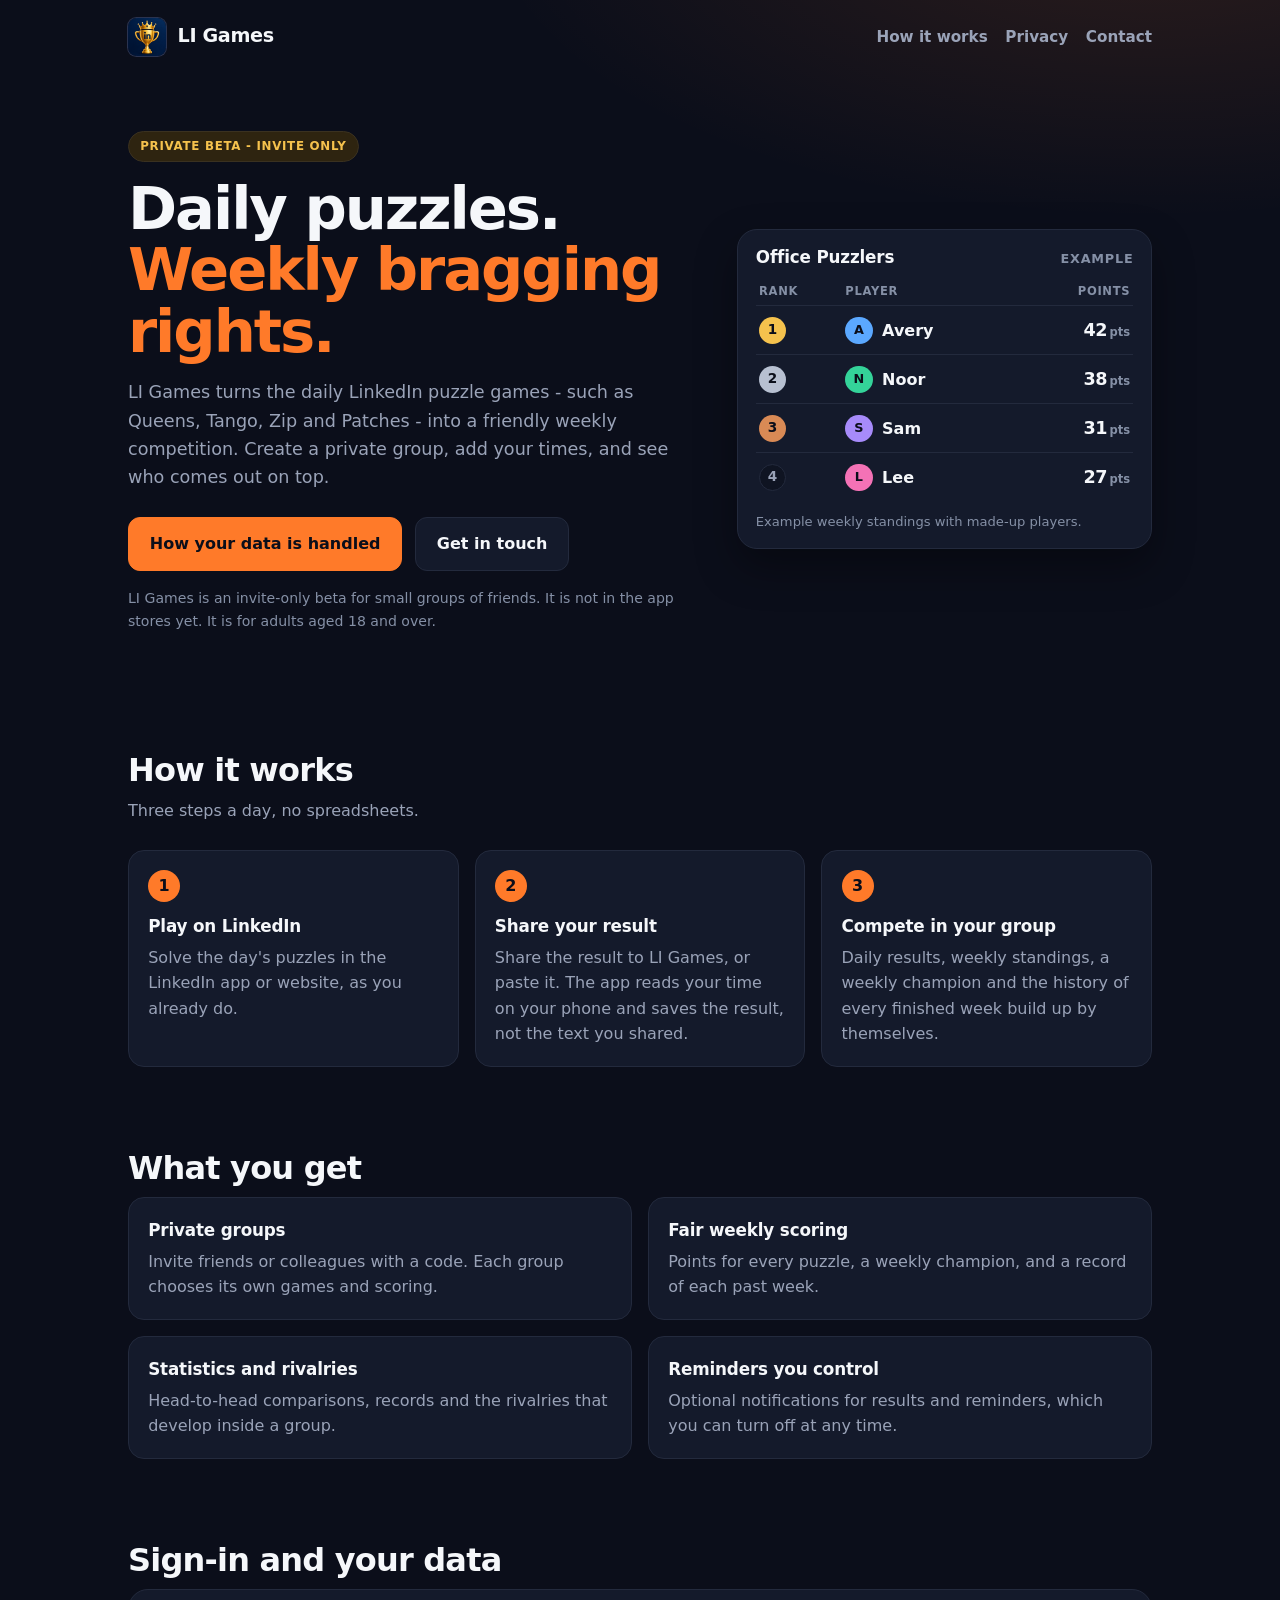
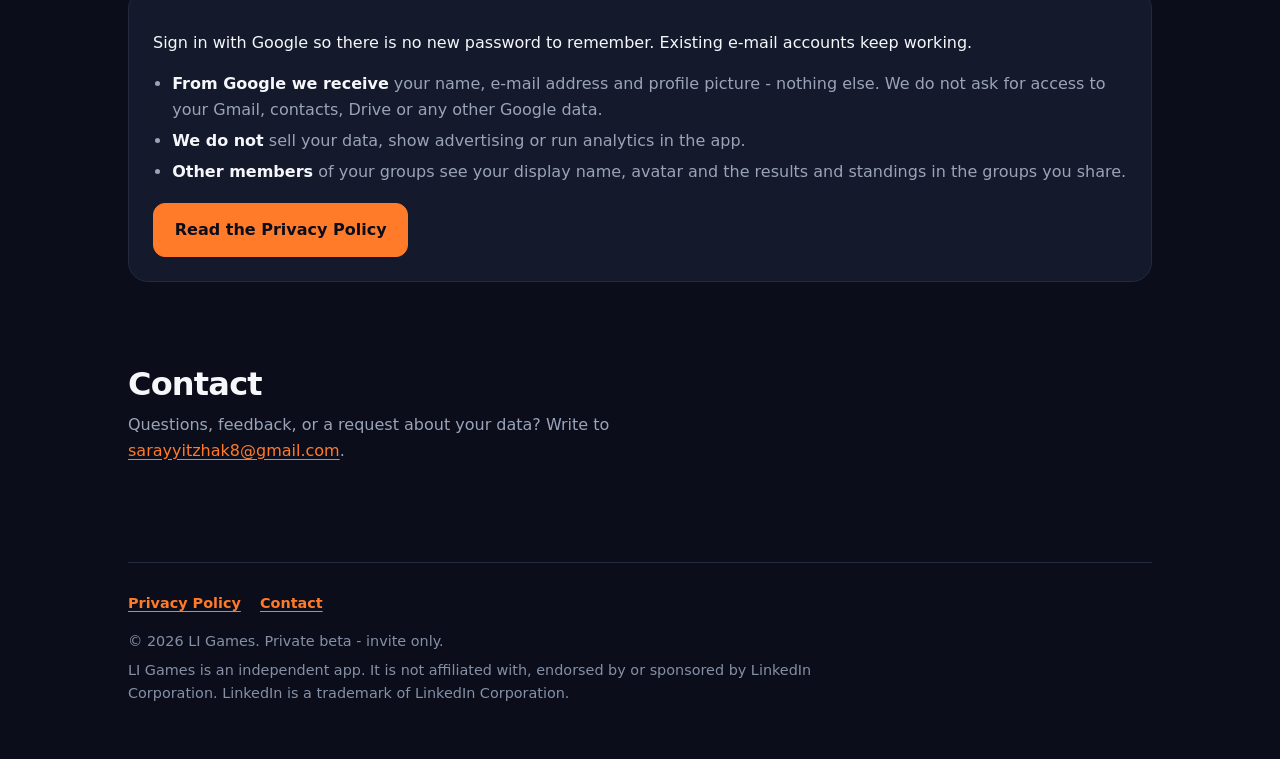
==== index.html @ dd8dc1b9 "LI Games site" ====
<!doctype html>
<html lang="en">
<head>
<meta charset="utf-8">
<meta name="viewport" content="width=device-width, initial-scale=1">
<title>LI Games - daily puzzles, weekly bragging rights</title>
<meta name="description" content="LI Games turns the daily LinkedIn puzzle games into a friendly weekly competition: private groups, shared standings, weekly champions and stats.">
<meta name="theme-color" content="#0b0e1a">
<meta http-equiv="Content-Security-Policy" content="default-src 'none'; style-src 'self'; img-src 'self'; base-uri 'none'; form-action 'none'">
<link rel="canonical" href="https://sarayyitzhak.github.io/li-games/">
<link rel="icon" type="image/png" sizes="64x64" href="assets/favicon.png">
<link rel="apple-touch-icon" href="assets/apple-touch-icon.png">
<link rel="stylesheet" href="styles.css">
<meta property="og:type" content="website">
<meta property="og:title" content="LI Games - daily puzzles, weekly bragging rights">
<meta property="og:description" content="Compete with friends on the daily LinkedIn puzzle games. Private groups, weekly standings and champions.">
<meta property="og:url" content="https://sarayyitzhak.github.io/li-games/">
</head>
<body>
<a class="skip" href="#main">Skip to content</a>

<div class="wrap">
  <header class="site-header">
    <a class="brand" href="./"><img src="assets/logo.png" alt="" width="40" height="40"><span>LI Games</span></a>
    <nav class="nav" aria-label="Main">
      <a class="optional" href="#how">How it works</a>
      <a href="privacy/">Privacy</a>
      <a href="#contact">Contact</a>
    </nav>
  </header>

  <main id="main">
    <div class="hero">
      <div>
        <span class="chip">Private beta - invite only</span>
        <h1>Daily puzzles.<br><em>Weekly bragging rights.</em></h1>
        <p class="lede">LI Games turns the daily LinkedIn puzzle games - such as Queens, Tango, Zip and Patches - into a friendly weekly competition. Create a private group, add your times, and see who comes out on top.</p>
        <div class="cta">
          <a class="btn primary" href="privacy/">How your data is handled</a>
          <a class="btn" href="#contact">Get in touch</a>
        </div>
        <p class="fine">LI Games is an invite-only beta for small groups of friends. It is not in the app stores yet. It is for adults aged 18 and over.</p>
      </div>

      <div class="board">
        <div class="board-head"><h2>Office Puzzlers</h2><span>Example</span></div>
        <table>
          <caption>Example weekly standings with made-up players.</caption>
          <thead><tr><th scope="col">Rank</th><th scope="col">Player</th><th scope="col">Points</th></tr></thead>
          <tbody>
            <tr><td><span class="coin gold">1</span></td><td><span class="who"><span class="dot c1" aria-hidden="true">A</span>Avery</span></td><td class="pts">42<small>pts</small></td></tr>
            <tr><td><span class="coin silver">2</span></td><td><span class="who"><span class="dot c2" aria-hidden="true">N</span>Noor</span></td><td class="pts">38<small>pts</small></td></tr>
            <tr><td><span class="coin bronze">3</span></td><td><span class="who"><span class="dot c3" aria-hidden="true">S</span>Sam</span></td><td class="pts">31<small>pts</small></td></tr>
            <tr><td><span class="coin plain">4</span></td><td><span class="who"><span class="dot c4" aria-hidden="true">L</span>Lee</span></td><td class="pts">27<small>pts</small></td></tr>
          </tbody>
        </table>
      </div>
    </div>

    <section id="how" aria-labelledby="how-h">
      <h2 id="how-h">How it works</h2>
      <p class="section-lede">Three steps a day, no spreadsheets.</p>
      <ol class="steps">
        <li><h3>Play on LinkedIn</h3><p>Solve the day's puzzles in the LinkedIn app or website, as you already do.</p></li>
        <li><h3>Share your result</h3><p>Share the result to LI Games, or paste it. The app reads your time on your phone and saves the result, not the text you shared.</p></li>
        <li><h3>Compete in your group</h3><p>Daily results, weekly standings, a weekly champion and the history of every finished week build up by themselves.</p></li>
      </ol>
    </section>

    <section aria-labelledby="features-h">
      <h2 id="features-h">What you get</h2>
      <ul class="cards">
        <li><h3>Private groups</h3><p>Invite friends or colleagues with a code. Each group chooses its own games and scoring.</p></li>
        <li><h3>Fair weekly scoring</h3><p>Points for every puzzle, a weekly champion, and a record of each past week.</p></li>
        <li><h3>Statistics and rivalries</h3><p>Head-to-head comparisons, records and the rivalries that develop inside a group.</p></li>
        <li><h3>Reminders you control</h3><p>Optional notifications for results and reminders, which you can turn off at any time.</p></li>
      </ul>
    </section>

    <section id="data" aria-labelledby="data-h">
      <h2 id="data-h">Sign-in and your data</h2>
      <div class="band">
        <p>Sign in with Google so there is no new password to remember. Existing e-mail accounts keep working.</p>
        <ul>
          <li><strong>From Google we receive</strong> your name, e-mail address and profile picture - nothing else. We do not ask for access to your Gmail, contacts, Drive or any other Google data.</li>
          <li><strong>We do not</strong> sell your data, show advertising or run analytics in the app.</li>
          <li><strong>Other members</strong> of your groups see your display name, avatar and the results and standings in the groups you share.</li>
        </ul>
        <a class="btn primary" href="privacy/">Read the Privacy Policy</a>
      </div>
    </section>

    <section id="contact" aria-labelledby="contact-h">
      <h2 id="contact-h">Contact</h2>
      <p class="section-lede">Questions, feedback, or a request about your data? Write to <a href="mailto:sarayyitzhak8@gmail.com">sarayyitzhak8@gmail.com</a>.</p>
    </section>
  </main>

  <footer class="site-footer">
    <div class="links"><a href="privacy/">Privacy Policy</a><a href="#contact">Contact</a></div>
    <p>&copy; 2026 LI Games. Private beta - invite only.</p>
    <p>LI Games is an independent app. It is not affiliated with, endorsed by or sponsored by LinkedIn Corporation. LinkedIn is a trademark of LinkedIn Corporation.</p>
  </footer>
</div>
</body>
</html>
---- styles.css ----
/* LI Games public site. Tokens mirror the app (apps/mobile/src/theme/tokens.ts): dark navy ground, one saturated orange, gold/silver/bronze for ranks,
   system fonts only (nothing is fetched from anywhere), tabular figures for every score. No JavaScript, no third-party requests. */

:root {
  color-scheme: dark;
  --canvas: #0b0e1a;
  --surface: #141a2b;
  --sunken: #0f1422;
  --line: #232a3d;
  --ink: #f5f7fa;
  --soft: #9aa3b8;
  --faint: #8590a6;
  --primary: #ff7a29;
  --primary-deep: #e4600f;
  --gold: #f5c24d;
  --silver: #b7c0d1;
  --bronze: #d98a55;
  --r-sm: 12px;
  --r-md: 16px;
  --r-lg: 20px;
  --font: system-ui, -apple-system, 'Segoe UI', Roboto, 'Helvetica Neue', Arial, sans-serif;
}

*, *::before, *::after { box-sizing: border-box; }
html { -webkit-text-size-adjust: 100%; scroll-behavior: smooth; }
@media (prefers-reduced-motion: reduce) { html { scroll-behavior: auto; } }

body {
  margin: 0;
  background: var(--canvas);
  color: var(--ink);
  font: 500 1rem/1.6 var(--font);
  background-image: radial-gradient(60rem 28rem at 90% -6rem, rgba(255, 122, 41, 0.14), transparent 70%);
  background-repeat: no-repeat;
}

a { color: var(--primary); text-underline-offset: 0.18em; }
a:hover { color: #ff9a5c; }
:focus-visible { outline: 3px solid var(--gold); outline-offset: 3px; border-radius: 6px; }

.skip { position: absolute; left: 1rem; top: -4rem; background: var(--primary); color: var(--canvas); padding: 0.6rem 1rem; border-radius: var(--r-sm); font-weight: 700; z-index: 10; }
.skip:focus { top: 1rem; }

.wrap { width: min(100% - 2rem, 64rem); margin-inline: auto; }

/* header */
.site-header { display: flex; align-items: center; justify-content: space-between; gap: 1rem; padding: 1.1rem 0; }
.brand { white-space: nowrap; display: inline-flex; align-items: center; gap: 0.7rem; color: var(--ink); text-decoration: none; font-weight: 800; letter-spacing: -0.02em; font-size: 1.2rem; }
.brand img { width: 2.4rem; height: 2.4rem; display: block; border-radius: 22%; box-shadow: 0 0 0 1px #2a3350; }
.nav { display: flex; gap: 1.1rem; font-weight: 600; font-size: 0.95rem; }
.nav a { color: var(--soft); text-decoration: none; padding: 0.4rem 0; }
.nav a:hover, .nav a[aria-current='page'] { color: var(--ink); }
@media (max-width: 30rem) { .nav { gap: 0.9rem; } .nav .optional { display: none; } }

/* hero */
.hero { display: grid; gap: 2.2rem; padding: 2.4rem 0 3rem; align-items: center; }
.chip { display: inline-block; font-size: 0.74rem; font-weight: 700; letter-spacing: 0.06em; text-transform: uppercase; color: var(--gold); border: 1px solid #3a3120; background: #2e2410; padding: 0.3rem 0.7rem; border-radius: 999px; }
h1 { font-size: clamp(2.2rem, 8.5vw, 3.7rem); line-height: 1.04; letter-spacing: -0.035em; font-weight: 800; margin: 1rem 0 1rem; }
h1 em { font-style: normal; color: var(--primary); }
.lede { color: var(--soft); font-size: 1.1rem; max-width: 34rem; margin: 0 0 1.6rem; }
.cta { display: flex; flex-wrap: wrap; gap: 0.8rem; }
.btn { display: inline-block; font-weight: 700; text-decoration: none; padding: 0.85rem 1.3rem; border-radius: var(--r-sm); border: 1px solid var(--line); color: var(--ink); background: var(--surface); }
.btn:hover { border-color: var(--faint); color: var(--ink); }
.btn.primary { background: var(--primary); border-color: var(--primary); color: var(--canvas); }
.btn.primary:hover { background: #ff8e47; color: var(--canvas); }
.fine { color: var(--faint); font-size: 0.88rem; margin-top: 1rem; }

/* the signature: a standings board, as the app shows it */
.board { background: var(--surface); border: 1px solid var(--line); border-radius: var(--r-lg); padding: 1.1rem 1.1rem 0.6rem; box-shadow: 0 18px 40px rgba(0, 0, 0, 0.35); }
.board-head { display: flex; justify-content: space-between; align-items: baseline; gap: 1rem; margin-bottom: 0.5rem; }
.board-head h2 { font-size: 1.05rem; margin: 0; letter-spacing: -0.01em; }
.board-head span { color: var(--faint); font-size: 0.8rem; font-weight: 700; letter-spacing: 0.06em; text-transform: uppercase; }
.board table { width: 100%; border-collapse: collapse; }
.board caption { text-align: left; color: var(--faint); font-size: 0.82rem; padding-bottom: 0.4rem; caption-side: bottom; padding-top: 0.6rem; }
.board th { text-align: left; font-size: 0.72rem; color: var(--faint); font-weight: 700; letter-spacing: 0.06em; text-transform: uppercase; padding: 0.3rem 0.2rem; border-bottom: 1px solid var(--line); }
.board th:last-child, .board td:last-child { text-align: right; }
.board td { padding: 0.62rem 0.2rem; border-bottom: 1px solid var(--line); vertical-align: middle; }
.board tr:last-child td { border-bottom: 0; }
.coin { display: inline-grid; place-items: center; width: 1.7rem; height: 1.7rem; border-radius: 50%; font-weight: 800; font-size: 0.85rem; color: var(--canvas); font-variant-numeric: tabular-nums; }
.coin.gold { background: var(--gold); }
.coin.silver { background: var(--silver); }
.coin.bronze { background: var(--bronze); }
.coin.plain { background: var(--sunken); color: var(--soft); border: 1px solid var(--line); }
.who { display: inline-flex; align-items: center; gap: 0.6rem; font-weight: 700; }
.dot { display: inline-grid; place-items: center; width: 1.7rem; height: 1.7rem; border-radius: 50%; font-size: 0.8rem; font-weight: 800; color: var(--canvas); }
.c1 { background: #5ba8ff; } .c2 { background: #34d399; } .c3 { background: #a78bfa; } .c4 { background: #f472b6; }
.pts { font-weight: 800; font-size: 1.1rem; letter-spacing: -0.02em; font-variant-numeric: tabular-nums; }
.pts small { color: var(--faint); font-weight: 600; font-size: 0.72rem; margin-left: 0.15rem; letter-spacing: 0; }

/* sections */
section { padding: 2.6rem 0; }
h2 { font-size: clamp(1.5rem, 4.5vw, 2rem); letter-spacing: -0.025em; line-height: 1.15; margin: 0 0 0.6rem; }
.section-lede { color: var(--soft); max-width: 40rem; margin: 0 0 1.6rem; }

.steps { list-style: none; counter-reset: step; display: grid; gap: 1rem; padding: 0; margin: 0; }
.steps li { counter-increment: step; background: var(--surface); border: 1px solid var(--line); border-radius: var(--r-md); padding: 1.2rem; }
.steps li::before { content: counter(step); display: inline-grid; place-items: center; width: 2rem; height: 2rem; border-radius: 50%; background: var(--primary); color: var(--canvas); font-weight: 800; margin-bottom: 0.7rem; font-variant-numeric: tabular-nums; }
.steps h3, .cards h3 { font-size: 1.05rem; margin: 0 0 0.3rem; letter-spacing: -0.01em; }
.steps p, .cards p { margin: 0; color: var(--soft); }

.cards { display: grid; gap: 1rem; margin: 0; padding: 0; list-style: none; }
.cards li { background: var(--surface); border: 1px solid var(--line); border-radius: var(--r-md); padding: 1.2rem; }

.band { background: var(--surface); border: 1px solid var(--line); border-radius: var(--r-lg); padding: 1.5rem; }
.band ul { margin: 0.6rem 0 1.1rem; padding-left: 1.2rem; color: var(--soft); }
.band li { margin: 0.35rem 0; }
.band li strong { color: var(--ink); }

/* footer */
.site-footer { border-top: 1px solid var(--line); margin-top: 2rem; padding: 1.8rem 0 3rem; color: var(--faint); font-size: 0.9rem; }
.site-footer .links { display: flex; flex-wrap: wrap; gap: 1.2rem; margin-bottom: 0.9rem; font-weight: 600; }
.site-footer p { margin: 0.4rem 0; max-width: 46rem; }

/* privacy policy and other reading pages */
.prose { max-width: 44rem; padding-bottom: 2rem; }
.prose h1 { font-size: clamp(2rem, 7vw, 2.8rem); margin-top: 0.6rem; }
.prose h2 { margin-top: 2.4rem; font-size: 1.45rem; scroll-margin-top: 1rem; }
.prose h3 { font-size: 1.05rem; margin: 1.4rem 0 0.3rem; }
.prose p, .prose li { color: #d3d9e6; }
.prose ul { padding-left: 1.25rem; }
.prose li { margin: 0.35rem 0; }
.meta { color: var(--faint); font-size: 0.92rem; }
.toc { background: var(--surface); border: 1px solid var(--line); border-radius: var(--r-md); padding: 1rem 1.25rem; margin: 1.6rem 0; }
.toc ol { margin: 0.4rem 0 0; padding-left: 1.2rem; columns: 1; }
.toc a { text-decoration: none; }
.callout { background: #2e220f; border: 1px solid #4a3714; border-radius: var(--r-md); padding: 1rem 1.2rem; color: #f3dcae; margin: 1.2rem 0; }
.callout p { color: inherit; margin: 0.3rem 0; }
.table-scroll { overflow-x: auto; margin: 1rem 0; border: 1px solid var(--line); border-radius: var(--r-md); }
.prose table { border-collapse: collapse; width: 100%; min-width: 34rem; font-size: 0.95rem; }
.prose th, .prose td { text-align: left; padding: 0.7rem 0.9rem; border-bottom: 1px solid var(--line); vertical-align: top; }
.prose th { background: var(--surface); color: var(--ink); font-size: 0.8rem; letter-spacing: 0.04em; text-transform: uppercase; }
.prose tr:last-child td { border-bottom: 0; }
mark.todo { background: #ff7a29; color: #0b0e1a; padding: 0 0.3em; border-radius: 4px; font-weight: 800; }

@media (min-width: 48rem) {
  .hero { grid-template-columns: 1.15fr 0.85fr; gap: 3rem; padding: 3.6rem 0 4rem; }
  .steps { grid-template-columns: repeat(3, 1fr); }
  .cards { grid-template-columns: repeat(2, 1fr); }
  .toc ol { columns: 2; }
}
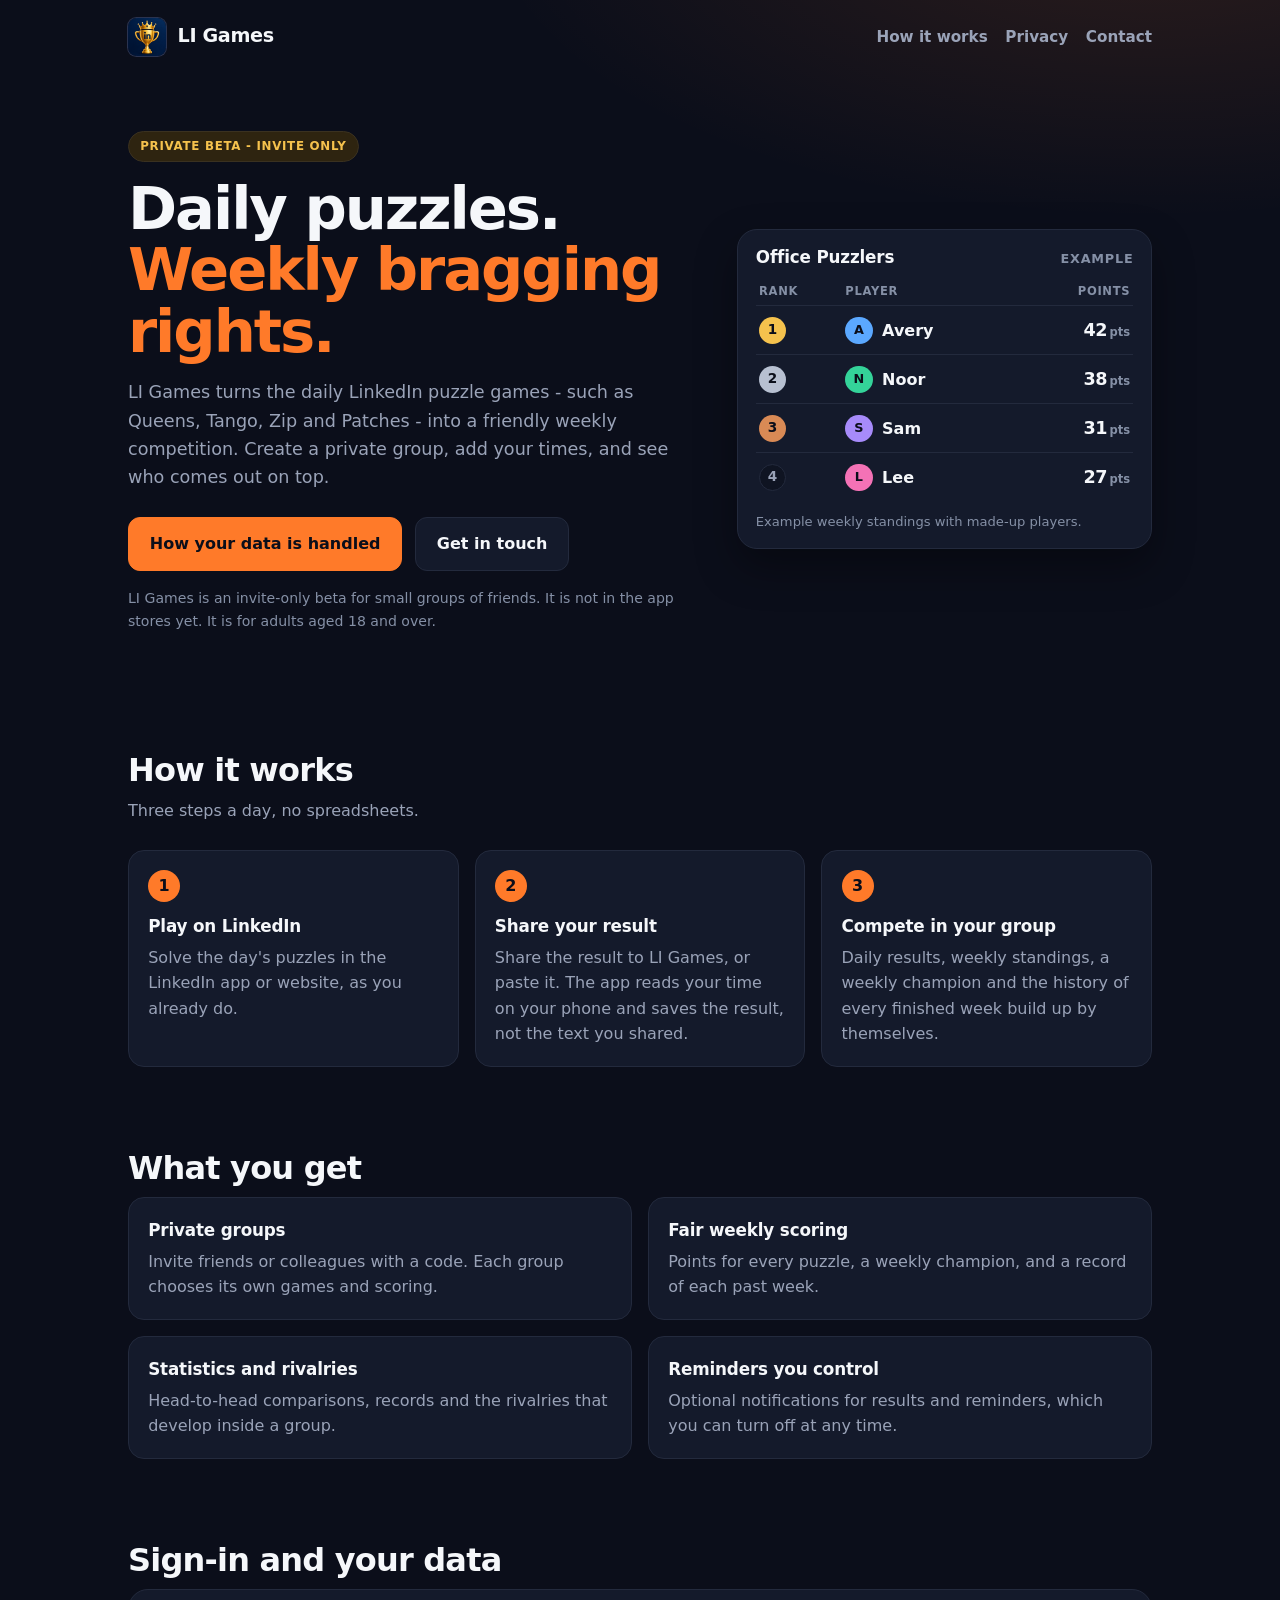
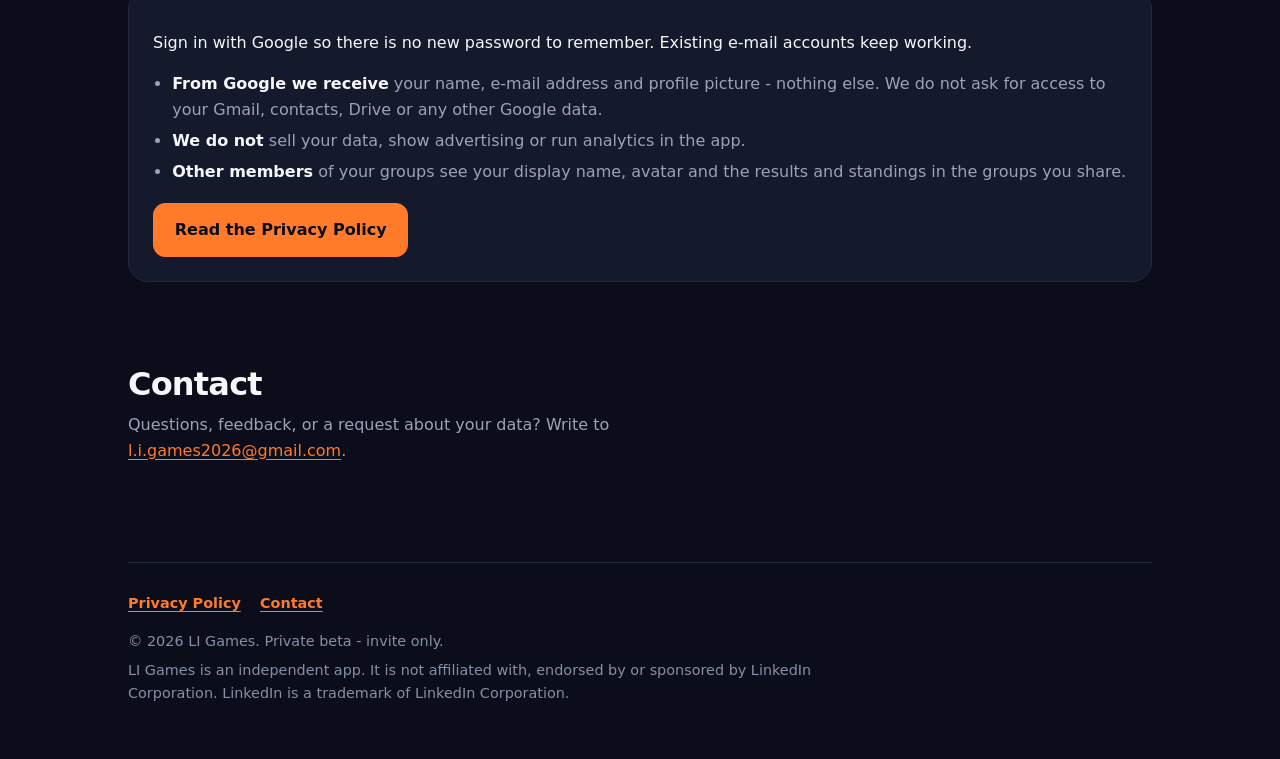
==== commit b94a0281: "Update public contact address" ====
--- a/index.html
+++ b/index.html
@@ -92,7 +92,7 @@
 
     <section id="contact" aria-labelledby="contact-h">
       <h2 id="contact-h">Contact</h2>
-      <p class="section-lede">Questions, feedback, or a request about your data? Write to <a href="mailto:sarayyitzhak8@gmail.com">sarayyitzhak8@gmail.com</a>.</p>
+      <p class="section-lede">Questions, feedback, or a request about your data? Write to <a href="mailto:l.i.games2026@gmail.com">l.i.games2026@gmail.com</a>.</p>
     </section>
   </main>
 
